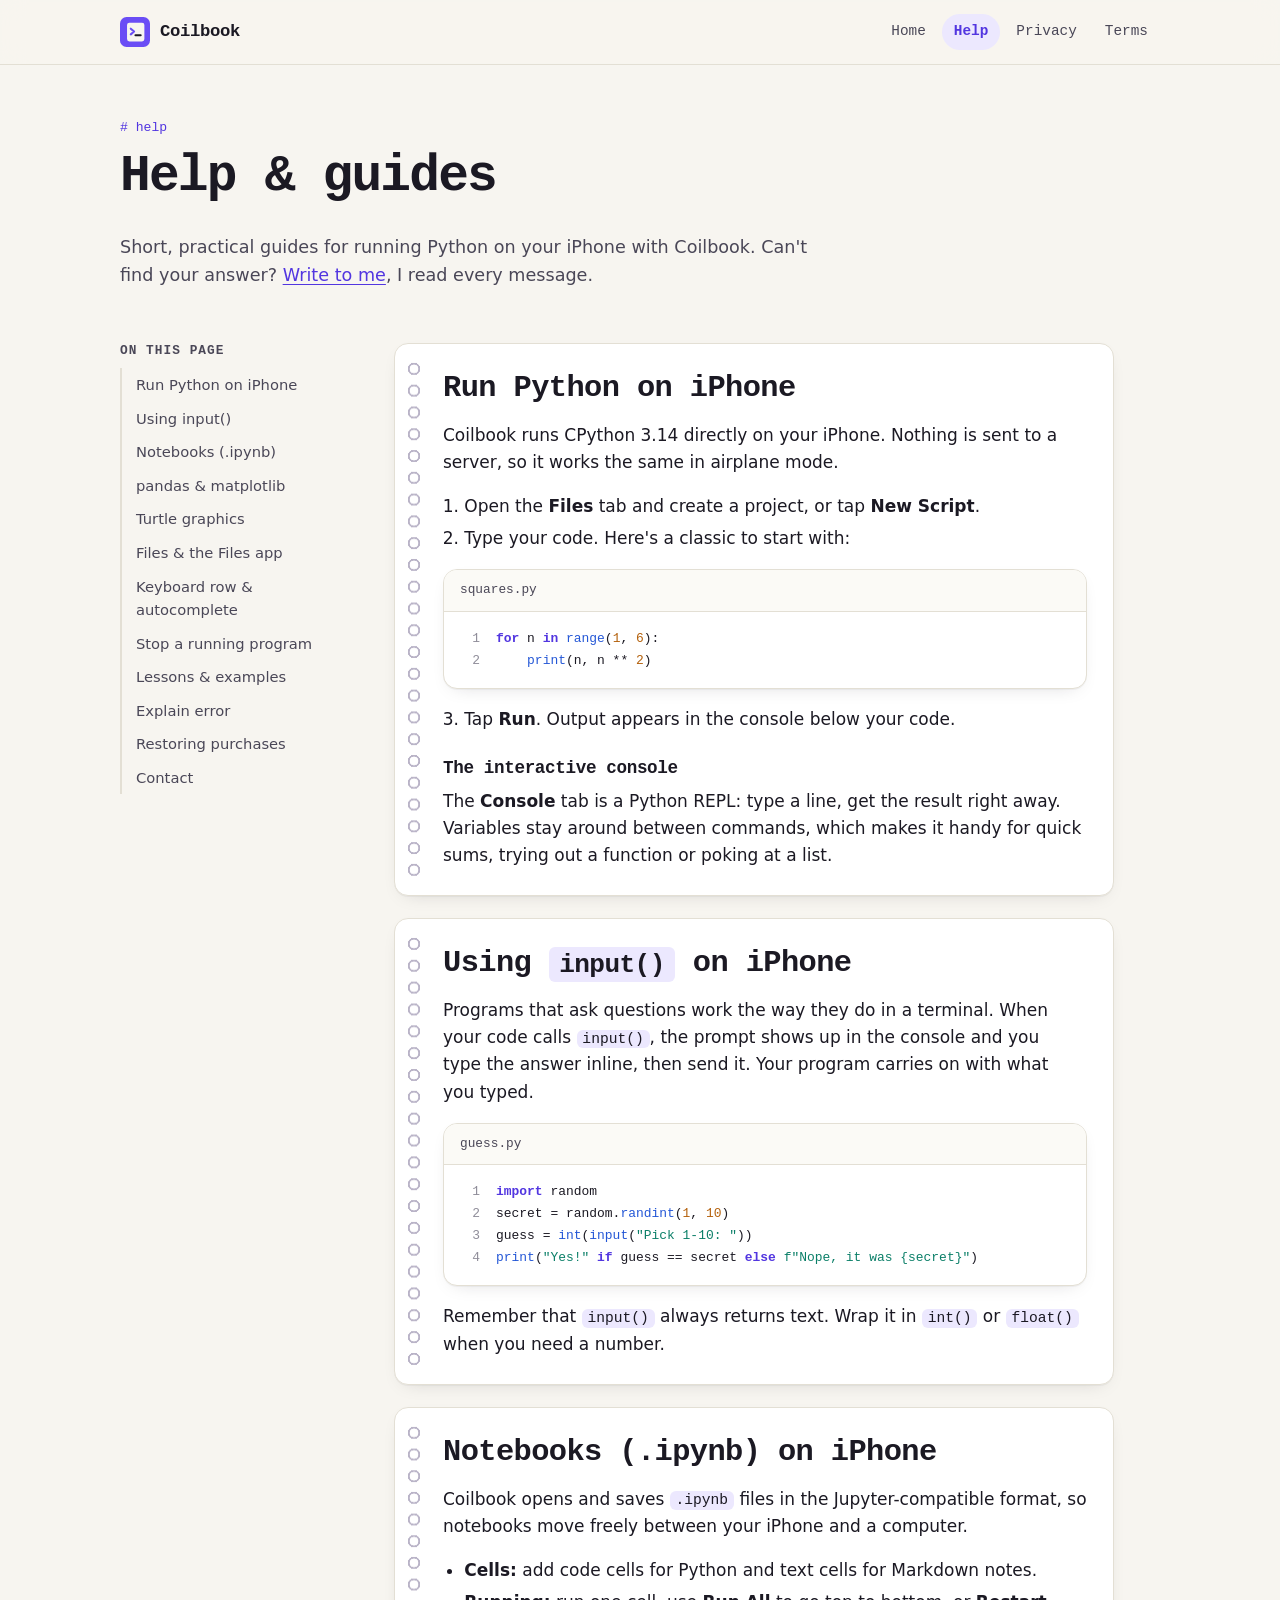
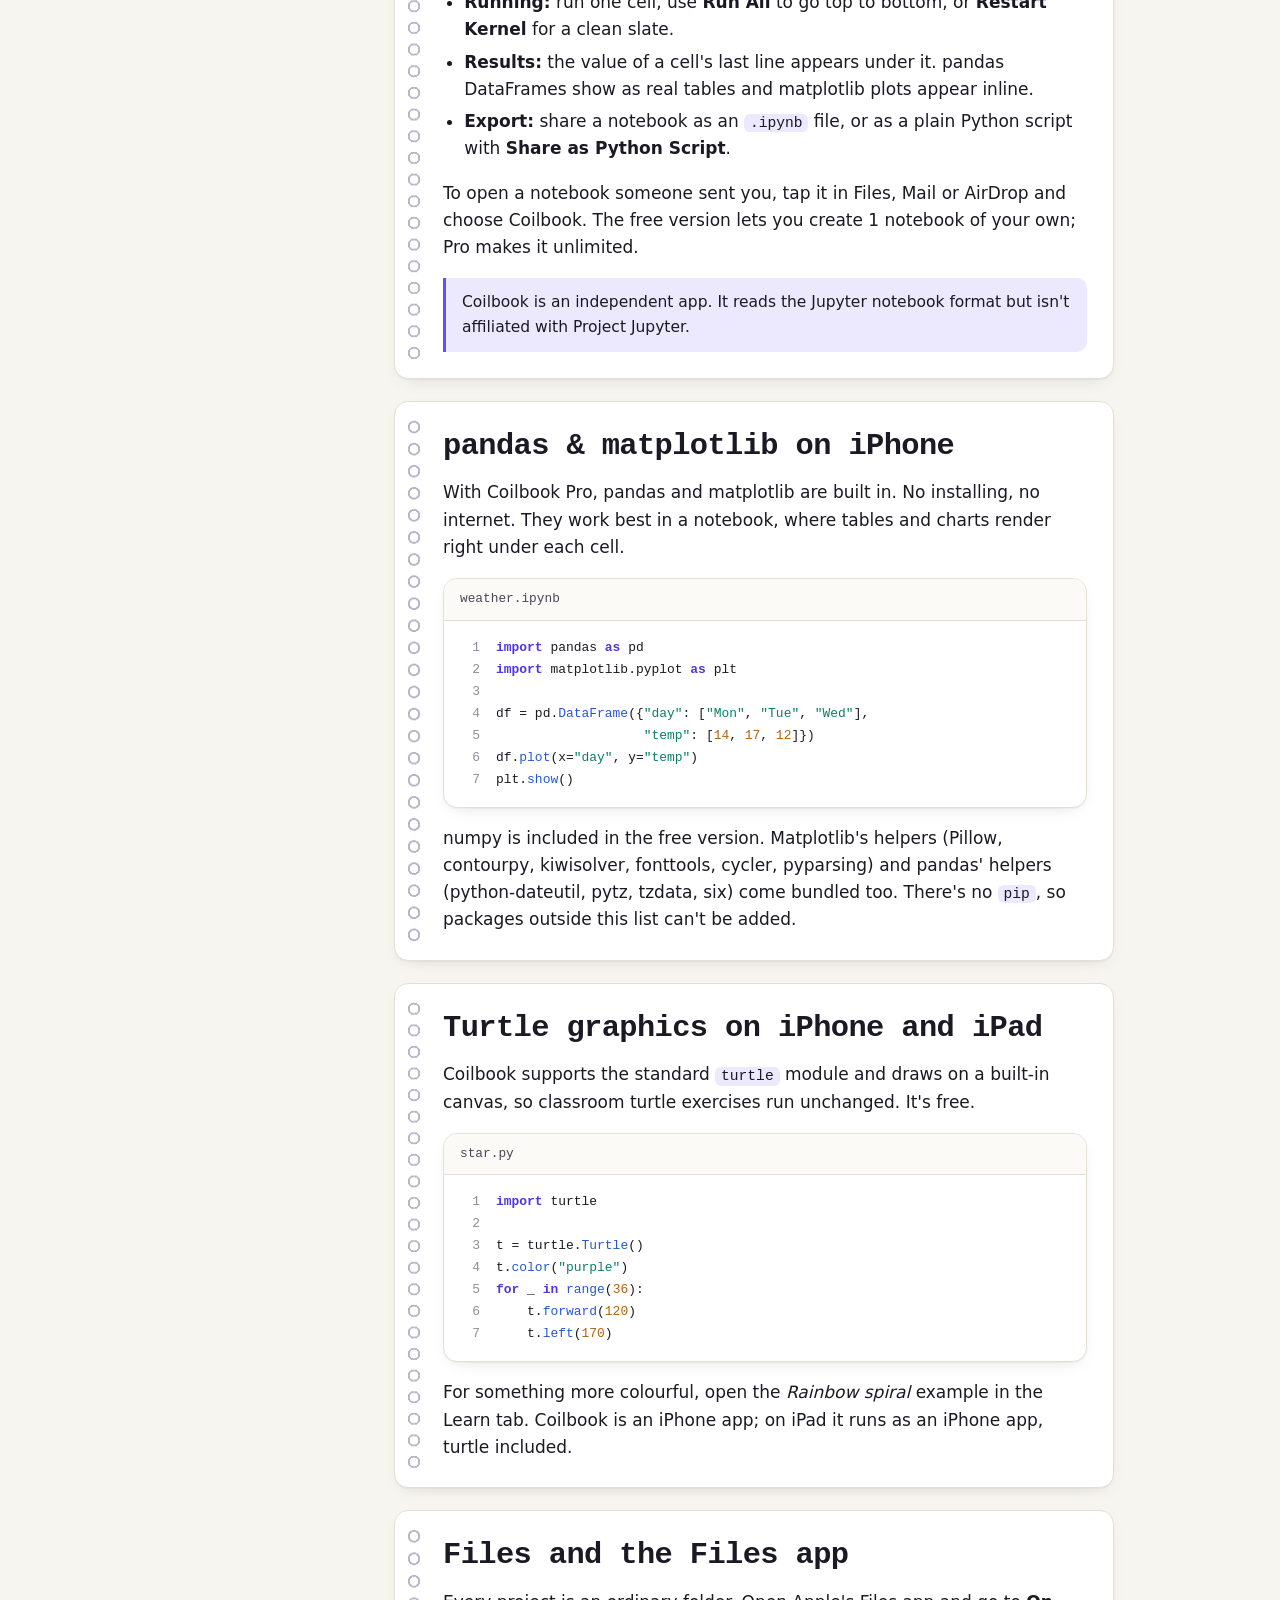
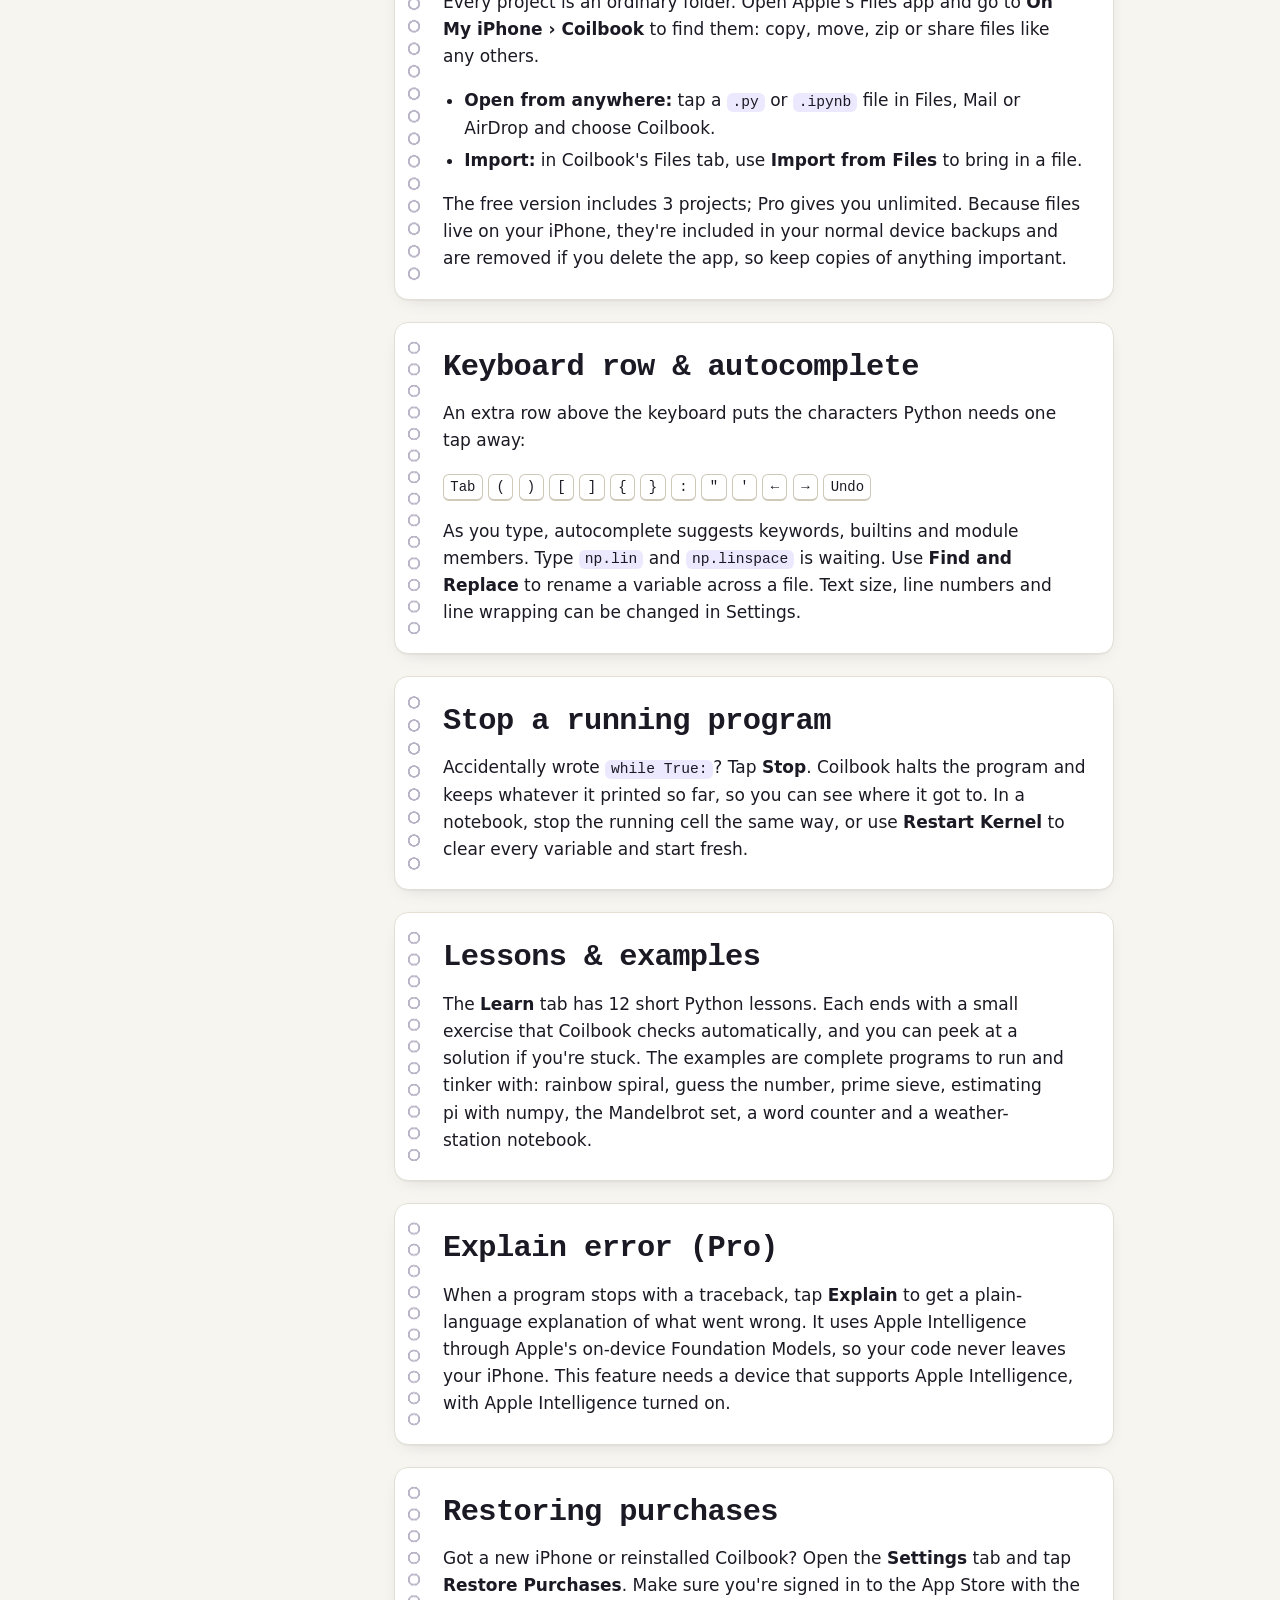
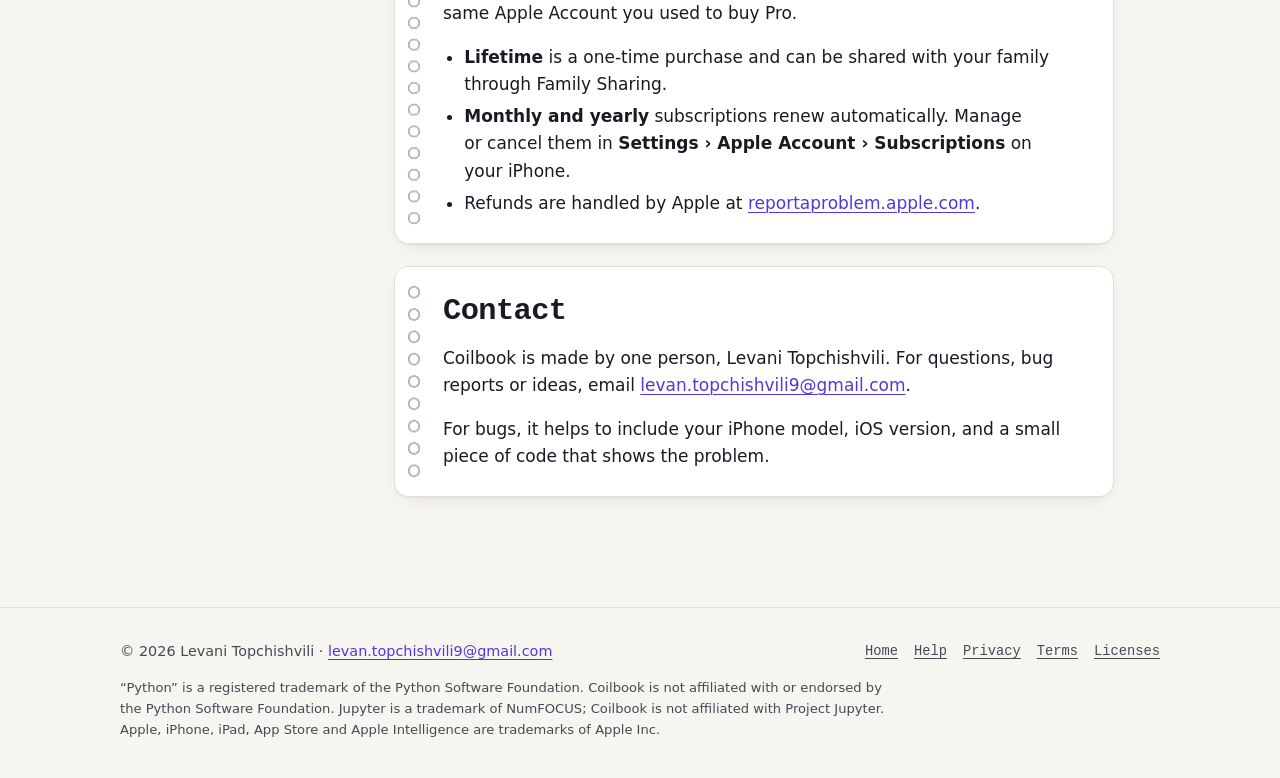
==== docs/help.html @ a7936e28 "Coilbook website" ====
<!doctype html>
<html lang="en">
<head>
  <meta charset="utf-8">
  <meta name="viewport" content="width=device-width, initial-scale=1">
  <title>Help &amp; guides – Coilbook</title>
  <meta name="description" content="How to run Python on iPhone with Coilbook: input(), .ipynb notebooks, pandas and matplotlib, turtle graphics, the Files app, the keyboard row, stopping a program, restoring purchases and support.">
  <link rel="canonical" href="https://levan2002.github.io/coilbook/help.html">
  <meta name="theme-color" content="#F7F5F0" media="(prefers-color-scheme: light)">
  <meta name="theme-color" content="#15131C" media="(prefers-color-scheme: dark)">
  <meta property="og:type" content="website">
  <meta property="og:site_name" content="Coilbook">
  <meta property="og:title" content="Coilbook help: run Python on iPhone">
  <meta property="og:description" content="Guides for the Coilbook editor, console and .ipynb notebooks on iPhone.">
  <meta property="og:url" content="https://levan2002.github.io/coilbook/help.html">
  <link rel="icon" href="favicon.svg" type="image/svg+xml">
  <link rel="stylesheet" href="styles.css">
</head>
<body>
<a class="skip" href="#main">Skip to content</a>

<header class="site-header">
  <div class="wrap">
    <a class="brand" href="./">
      <svg class="brand-mark" viewBox="0 0 64 64" aria-hidden="true"><rect width="64" height="64" rx="14" fill="#6A4DF5"/><rect x="15" y="12" width="37" height="40" rx="5" fill="#F7F5F0"/><path d="M23 25l7 6-7 6" fill="none" stroke="#6A4DF5" stroke-width="4.5" stroke-linecap="round" stroke-linejoin="round"/><path d="M33 39h11" stroke="#1B1923" stroke-width="4.5" stroke-linecap="round"/></svg>
      Coilbook
    </a>
    <nav class="site-nav" aria-label="Main">
      <ul>
        <li><a href="./">Home</a></li>
        <li><a href="help.html" aria-current="page">Help</a></li>
        <li><a href="privacy.html">Privacy</a></li>
        <li><a href="terms.html">Terms</a></li>
      </ul>
    </nav>
  </div>
</header>

<main id="main">
  <div class="wrap">
    <header class="page-head">
      <span class="tag"># help</span>
      <h1>Help &amp; guides</h1>
      <p>Short, practical guides for running Python on your iPhone with Coilbook. Can't find your answer? <a href="#contact">Write to me</a>, I read every message.</p>
    </header>

    <div class="doc">
      <nav class="toc" aria-label="On this page">
        <h2>On this page</h2>
        <ol>
          <li><a href="#run-python-on-iphone">Run Python on iPhone</a></li>
          <li><a href="#input">Using input()</a></li>
          <li><a href="#notebooks">Notebooks (.ipynb)</a></li>
          <li><a href="#pandas-matplotlib">pandas &amp; matplotlib</a></li>
          <li><a href="#turtle-graphics">Turtle graphics</a></li>
          <li><a href="#files">Files &amp; the Files app</a></li>
          <li><a href="#keyboard-autocomplete">Keyboard row &amp; autocomplete</a></li>
          <li><a href="#stop-program">Stop a running program</a></li>
          <li><a href="#lessons">Lessons &amp; examples</a></li>
          <li><a href="#explain-error">Explain error</a></li>
          <li><a href="#restore-purchases">Restoring purchases</a></li>
          <li><a href="#contact">Contact</a></li>
        </ol>
      </nav>

      <div class="prose">

        <section id="run-python-on-iphone" class="coil" aria-labelledby="h-run">
          <h2 id="h-run"><a class="anchor" href="#run-python-on-iphone">Run Python on iPhone</a></h2>
          <p>Coilbook runs CPython 3.14 directly on your iPhone. Nothing is sent to a server, so it works the same in airplane mode.</p>
          <ol>
            <li>Open the <strong>Files</strong> tab and create a project, or tap <strong>New Script</strong>.</li>
            <li>Type your code. Here's a classic to start with:</li>
          </ol>
          <figure class="code">
            <div class="code-bar"><span>squares.py</span></div>
<pre><code><span class="l"><span class="k">for</span> n <span class="k">in</span> <span class="f">range</span>(<span class="n">1</span>, <span class="n">6</span>):</span><span class="l">    <span class="f">print</span>(n, n ** <span class="n">2</span>)</span></code></pre>
          </figure>
          <ol start="3" style="margin-top:1em">
            <li>Tap <strong>Run</strong>. Output appears in the console below your code.</li>
          </ol>
          <h3>The interactive console</h3>
          <p>The <strong>Console</strong> tab is a Python REPL: type a line, get the result right away. Variables stay around between commands, which makes it handy for quick sums, trying out a function or poking at a list.</p>
        </section>

        <section id="input" class="coil" aria-labelledby="h-input">
          <h2 id="h-input"><a class="anchor" href="#input">Using <code>input()</code> on iPhone</a></h2>
          <p>Programs that ask questions work the way they do in a terminal. When your code calls <code>input()</code>, the prompt shows up in the console and you type the answer inline, then send it. Your program carries on with what you typed.</p>
          <figure class="code">
            <div class="code-bar"><span>guess.py</span></div>
<pre><code><span class="l"><span class="k">import</span> random</span><span class="l">secret = random.<span class="f">randint</span>(<span class="n">1</span>, <span class="n">10</span>)</span><span class="l">guess = <span class="f">int</span>(<span class="f">input</span>(<span class="s">"Pick 1-10: "</span>))</span><span class="l"><span class="f">print</span>(<span class="s">"Yes!"</span> <span class="k">if</span> guess == secret <span class="k">else</span> <span class="s">f"Nope, it was {secret}"</span>)</span></code></pre>
          </figure>
          <p style="margin-top:1em">Remember that <code>input()</code> always returns text. Wrap it in <code>int()</code> or <code>float()</code> when you need a number.</p>
        </section>

        <section id="notebooks" class="coil" aria-labelledby="h-nb">
          <h2 id="h-nb"><a class="anchor" href="#notebooks">Notebooks (.ipynb) on iPhone</a></h2>
          <p>Coilbook opens and saves <code>.ipynb</code> files in the Jupyter-compatible format, so notebooks move freely between your iPhone and a computer.</p>
          <ul>
            <li><strong>Cells:</strong> add code cells for Python and text cells for Markdown notes.</li>
            <li><strong>Running:</strong> run one cell, use <strong>Run All</strong> to go top to bottom, or <strong>Restart Kernel</strong> for a clean slate.</li>
            <li><strong>Results:</strong> the value of a cell's last line appears under it. pandas DataFrames show as real tables and matplotlib plots appear inline.</li>
            <li><strong>Export:</strong> share a notebook as an <code>.ipynb</code> file, or as a plain Python script with <strong>Share as Python Script</strong>.</li>
          </ul>
          <p>To open a notebook someone sent you, tap it in Files, Mail or AirDrop and choose Coilbook. The free version lets you create 1 notebook of your own; Pro makes it unlimited.</p>
          <p class="note">Coilbook is an independent app. It reads the Jupyter notebook format but isn't affiliated with Project Jupyter.</p>
        </section>

        <section id="pandas-matplotlib" class="coil" aria-labelledby="h-pd">
          <h2 id="h-pd"><a class="anchor" href="#pandas-matplotlib">pandas &amp; matplotlib on iPhone</a></h2>
          <p>With Coilbook Pro, pandas and matplotlib are built in. No installing, no internet. They work best in a notebook, where tables and charts render right under each cell.</p>
          <figure class="code">
            <div class="code-bar"><span>weather.ipynb</span></div>
<pre><code><span class="l"><span class="k">import</span> pandas <span class="k">as</span> pd</span><span class="l"><span class="k">import</span> matplotlib.pyplot <span class="k">as</span> plt</span><span class="l"> </span><span class="l">df = pd.<span class="f">DataFrame</span>({<span class="s">"day"</span>: [<span class="s">"Mon"</span>, <span class="s">"Tue"</span>, <span class="s">"Wed"</span>],</span><span class="l">                   <span class="s">"temp"</span>: [<span class="n">14</span>, <span class="n">17</span>, <span class="n">12</span>]})</span><span class="l">df.<span class="f">plot</span>(x=<span class="s">"day"</span>, y=<span class="s">"temp"</span>)</span><span class="l">plt.<span class="f">show</span>()</span></code></pre>
          </figure>
          <p style="margin-top:1em">numpy is included in the free version. Matplotlib's helpers (Pillow, contourpy, kiwisolver, fonttools, cycler, pyparsing) and pandas' helpers (python-dateutil, pytz, tzdata, six) come bundled too. There's no <code>pip</code>, so packages outside this list can't be added.</p>
        </section>

        <section id="turtle-graphics" class="coil" aria-labelledby="h-turtle">
          <h2 id="h-turtle"><a class="anchor" href="#turtle-graphics">Turtle graphics on iPhone and iPad</a></h2>
          <p>Coilbook supports the standard <code>turtle</code> module and draws on a built-in canvas, so classroom turtle exercises run unchanged. It's free.</p>
          <figure class="code">
            <div class="code-bar"><span>star.py</span></div>
<pre><code><span class="l"><span class="k">import</span> turtle</span><span class="l"> </span><span class="l">t = turtle.<span class="f">Turtle</span>()</span><span class="l">t.<span class="f">color</span>(<span class="s">"purple"</span>)</span><span class="l"><span class="k">for</span> _ <span class="k">in</span> <span class="f">range</span>(<span class="n">36</span>):</span><span class="l">    t.<span class="f">forward</span>(<span class="n">120</span>)</span><span class="l">    t.<span class="f">left</span>(<span class="n">170</span>)</span></code></pre>
          </figure>
          <p style="margin-top:1em">For something more colourful, open the <em>Rainbow spiral</em> example in the Learn tab. Coilbook is an iPhone app; on iPad it runs as an iPhone app, turtle included.</p>
        </section>

        <section id="files" class="coil" aria-labelledby="h-files">
          <h2 id="h-files"><a class="anchor" href="#files">Files and the Files app</a></h2>
          <p>Every project is an ordinary folder. Open Apple's Files app and go to <strong>On My iPhone › Coilbook</strong> to find them: copy, move, zip or share files like any others.</p>
          <ul>
            <li><strong>Open from anywhere:</strong> tap a <code>.py</code> or <code>.ipynb</code> file in Files, Mail or AirDrop and choose Coilbook.</li>
            <li><strong>Import:</strong> in Coilbook's Files tab, use <strong>Import from Files</strong> to bring in a file.</li>
          </ul>
          <p>The free version includes 3 projects; Pro gives you unlimited. Because files live on your iPhone, they're included in your normal device backups and are removed if you delete the app, so keep copies of anything important.</p>
        </section>

        <section id="keyboard-autocomplete" class="coil" aria-labelledby="h-kb">
          <h2 id="h-kb"><a class="anchor" href="#keyboard-autocomplete">Keyboard row &amp; autocomplete</a></h2>
          <p>An extra row above the keyboard puts the characters Python needs one tap away:</p>
          <p><kbd>Tab</kbd> <kbd>(</kbd> <kbd>)</kbd> <kbd>[</kbd> <kbd>]</kbd> <kbd>{</kbd> <kbd>}</kbd> <kbd>:</kbd> <kbd>"</kbd> <kbd>'</kbd> <kbd>&larr;</kbd> <kbd>&rarr;</kbd> <kbd>Undo</kbd></p>
          <p>As you type, autocomplete suggests keywords, builtins and module members. Type <code>np.lin</code> and <code>np.linspace</code> is waiting. Use <strong>Find and Replace</strong> to rename a variable across a file. Text size, line numbers and line wrapping can be changed in Settings.</p>
        </section>

        <section id="stop-program" class="coil" aria-labelledby="h-stop">
          <h2 id="h-stop"><a class="anchor" href="#stop-program">Stop a running program</a></h2>
          <p>Accidentally wrote <code>while True:</code>? Tap <strong>Stop</strong>. Coilbook halts the program and keeps whatever it printed so far, so you can see where it got to. In a notebook, stop the running cell the same way, or use <strong>Restart Kernel</strong> to clear every variable and start fresh.</p>
        </section>

        <section id="lessons" class="coil" aria-labelledby="h-learn">
          <h2 id="h-learn"><a class="anchor" href="#lessons">Lessons &amp; examples</a></h2>
          <p>The <strong>Learn</strong> tab has 12 short Python lessons. Each ends with a small exercise that Coilbook checks automatically, and you can peek at a solution if you're stuck. The examples are complete programs to run and tinker with: rainbow spiral, guess the number, prime sieve, estimating pi with numpy, the Mandelbrot set, a word counter and a weather-station notebook.</p>
        </section>

        <section id="explain-error" class="coil" aria-labelledby="h-explain">
          <h2 id="h-explain"><a class="anchor" href="#explain-error">Explain error (Pro)</a></h2>
          <p>When a program stops with a traceback, tap <strong>Explain</strong> to get a plain-language explanation of what went wrong. It uses Apple Intelligence through Apple's on-device Foundation Models, so your code never leaves your iPhone. This feature needs a device that supports Apple Intelligence, with Apple Intelligence turned on.</p>
        </section>

        <section id="restore-purchases" class="coil" aria-labelledby="h-restore">
          <h2 id="h-restore"><a class="anchor" href="#restore-purchases">Restoring purchases</a></h2>
          <p>Got a new iPhone or reinstalled Coilbook? Open the <strong>Settings</strong> tab and tap <strong>Restore Purchases</strong>. Make sure you're signed in to the App Store with the same Apple Account you used to buy Pro.</p>
          <ul>
            <li><strong>Lifetime</strong> is a one-time purchase and can be shared with your family through Family Sharing.</li>
            <li><strong>Monthly and yearly</strong> subscriptions renew automatically. Manage or cancel them in <strong>Settings › Apple Account › Subscriptions</strong> on your iPhone.</li>
            <li>Refunds are handled by Apple at <a href="https://reportaproblem.apple.com/">reportaproblem.apple.com</a>.</li>
          </ul>
        </section>

        <section id="contact" class="coil" aria-labelledby="h-contact">
          <h2 id="h-contact"><a class="anchor" href="#contact">Contact</a></h2>
          <p>Coilbook is made by one person, Levani Topchishvili. For questions, bug reports or ideas, email <a href="mailto:levan.topchishvili9@gmail.com">levan.topchishvili9@gmail.com</a>.</p>
          <p>For bugs, it helps to include your iPhone model, iOS version, and a small piece of code that shows the problem.</p>
        </section>

      </div>
    </div>
  </div>
</main>

<footer class="site-footer">
  <div class="wrap">
    <div class="footer-top">
      <p style="margin:0">&copy; 2026 Levani Topchishvili · <a href="mailto:levan.topchishvili9@gmail.com">levan.topchishvili9@gmail.com</a></p>
      <ul class="footer-links">
        <li><a href="./">Home</a></li>
        <li><a href="help.html">Help</a></li>
        <li><a href="privacy.html">Privacy</a></li>
        <li><a href="terms.html">Terms</a></li>
        <li><a href="licenses.html">Licenses</a></li>
      </ul>
    </div>
    <p class="trademark">&ldquo;Python&rdquo; is a registered trademark of the Python Software Foundation. Coilbook is not affiliated with or endorsed by the Python Software Foundation. Jupyter is a trademark of NumFOCUS; Coilbook is not affiliated with Project Jupyter. Apple, iPhone, iPad, App Store and Apple Intelligence are trademarks of Apple Inc.</p>
  </div>
</footer>
</body>
</html>
---- docs/styles.css ----
/* Coilbook website — spiral-bound coder's notebook */

:root {
  color-scheme: light dark;
  --paper: #F7F5F0;
  --sheet: #FFFFFF;
  --sheet-2: #FBFAF6;
  --ink: #1B1923;
  --ink-2: #4A4757;
  --rule: #E3DFD4;
  --rule-strong: #CFC9BA;
  --violet: #6A4DF5;
  --violet-ink: #5236E0;
  --violet-soft: #ECE8FE;
  --on-violet: #FFFFFF;
  --teal: #0B7F68;
  --amber: #B4610C;
  --blue: #2457D6;
  --muted-code: #6B6878;
  --ring: #B9B3C7;
  --shadow: 0 1px 0 rgba(27, 25, 35, .04), 0 6px 20px -12px rgba(27, 25, 35, .25);

  --mono: ui-monospace, "SF Mono", SFMono-Regular, Menlo, Consolas, monospace;
  --sans: system-ui, -apple-system, BlinkMacSystemFont, "Segoe UI", Roboto, "Helvetica Neue", Arial, sans-serif;
  --radius: 14px;
  --max: 1080px;
}

@media (prefers-color-scheme: dark) {
  :root {
    --paper: #15131C;
    --sheet: #1D1A26;
    --sheet-2: #191722;
    --ink: #ECEAF2;
    --ink-2: #B5B1C4;
    --rule: #2E2A3A;
    --rule-strong: #3D384C;
    --violet: #9583FF;
    --violet-ink: #A797FF;
    --violet-soft: #26213A;
    --on-violet: #15131C;
    --teal: #45CDAE;
    --amber: #F0A65A;
    --blue: #86A8FF;
    --muted-code: #8F8BA1;
    --ring: #4A4560;
    --shadow: 0 1px 0 rgba(0, 0, 0, .3), 0 8px 24px -14px rgba(0, 0, 0, .7);
  }
}

*, *::before, *::after { box-sizing: border-box; }

html { -webkit-text-size-adjust: 100%; scroll-padding-top: 84px; }
@media (prefers-reduced-motion: no-preference) { html { scroll-behavior: smooth; } }

body {
  margin: 0;
  background: var(--paper);
  color: var(--ink);
  font: 17px/1.6 var(--sans);
  -webkit-font-smoothing: antialiased;
}

img, svg { max-width: 100%; display: block; }

a { color: var(--violet-ink); text-underline-offset: 3px; text-decoration-thickness: 1px; }
a:hover { text-decoration-thickness: 2px; }
:focus-visible { outline: 3px solid var(--violet); outline-offset: 2px; border-radius: 6px; }

h1, h2, h3, h4 {
  font-family: var(--mono);
  font-weight: 700;
  letter-spacing: -0.02em;
  line-height: 1.2;
  margin: 0 0 .5em;
  text-wrap: balance;
}
h1 { font-size: clamp(2rem, 5.2vw, 3.2rem); letter-spacing: -0.035em; }
h2 { font-size: clamp(1.45rem, 3vw, 1.9rem); }
h3 { font-size: 1.1rem; }
p { margin: 0 0 1em; }
p, li { text-wrap: pretty; }

code, kbd, pre, samp { font-family: var(--mono); font-size: .9em; }
:not(pre) > code {
  background: var(--violet-soft);
  color: var(--ink);
  padding: .1em .4em;
  border-radius: 6px;
  font-size: .86em;
}
kbd {
  display: inline-block;
  min-width: 1.8em;
  padding: .05em .45em;
  border: 1px solid var(--rule-strong);
  border-bottom-width: 2px;
  border-radius: 6px;
  background: var(--sheet);
  font-size: .82em;
  text-align: center;
}

.skip {
  position: absolute; left: 16px; top: -60px;
  background: var(--violet); color: var(--on-violet);
  padding: 8px 14px; border-radius: 8px; z-index: 100; text-decoration: none;
}
.skip:focus { top: 12px; }

.wrap { width: 100%; max-width: var(--max); margin: 0 auto; padding: 0 20px; }
@media (max-width: 480px) { .wrap { padding: 0 16px; } }

/* ---------- Header ---------- */
.site-header {
  position: sticky; top: 0; z-index: 50;
  background: color-mix(in srgb, var(--paper) 88%, transparent);
  -webkit-backdrop-filter: saturate(1.4) blur(12px);
  backdrop-filter: saturate(1.4) blur(12px);
  border-bottom: 1px solid var(--rule);
}
.site-header .wrap {
  display: flex; align-items: center; justify-content: space-between;
  gap: 16px; min-height: 64px; flex-wrap: wrap;
}
.brand {
  display: inline-flex; align-items: center; gap: 10px;
  font-family: var(--mono); font-weight: 700; font-size: 1.08rem;
  color: var(--ink); text-decoration: none; letter-spacing: -0.02em;
}
.brand-mark { width: 30px; height: 30px; flex: none; }
.site-nav ul { display: flex; gap: 4px; list-style: none; margin: 0; padding: 0; flex-wrap: wrap; }
.site-nav a {
  display: block; padding: 6px 12px; border-radius: 999px;
  font-family: var(--mono); font-size: .9rem; color: var(--ink-2); text-decoration: none;
}
.site-nav a:hover { color: var(--ink); background: var(--violet-soft); }
.site-nav a[aria-current="page"] { color: var(--violet-ink); background: var(--violet-soft); font-weight: 600; }
@media (max-width: 520px) {
  .site-header .wrap { padding-top: 8px; padding-bottom: 8px; gap: 6px; }
  .site-nav a { padding: 5px 9px; font-size: .84rem; }
}

/* ---------- Buttons ---------- */
.btn {
  display: inline-flex; align-items: center; gap: 10px;
  padding: 12px 20px; border-radius: 12px;
  font-family: var(--mono); font-weight: 600; font-size: .98rem;
  text-decoration: none; border: 1.5px solid transparent;
  transition: transform .12s ease, background-color .12s ease;
}
.btn:active { transform: translateY(1px); }
.btn-primary { background: var(--violet); color: var(--on-violet); }
.btn-primary:hover { background: var(--violet-ink); }
.btn-ghost { color: var(--ink); border-color: var(--rule-strong); background: var(--sheet); }
.btn-ghost:hover { border-color: var(--violet); }
.btn svg { width: 18px; height: 18px; }

/* ---------- Coil-bound card ---------- */
.coil {
  position: relative;
  background: var(--sheet);
  border: 1px solid var(--rule);
  border-radius: var(--radius);
  box-shadow: var(--shadow);
  padding: 22px 22px 22px 46px;
}
.coil::before {
  content: "";
  position: absolute; left: 10px; top: 14px; bottom: 14px; width: 18px;
  background:
    radial-gradient(circle at 50% 50%, transparent 4.2px, var(--ring) 4.6px, var(--ring) 6px, transparent 6.4px)
    center top / 18px 22px;
  background-repeat: no-repeat round;
  pointer-events: none;
}
.coil > :last-child { margin-bottom: 0; }

/* ---------- Hero ---------- */
.hero { padding: 64px 0 40px; }
.hero .wrap { display: grid; grid-template-columns: 1.05fr 1fr; gap: 48px; align-items: center; }
.eyebrow {
  display: inline-block; margin-bottom: 18px;
  font-family: var(--mono); font-size: .82rem; letter-spacing: .02em;
  color: var(--teal); background: color-mix(in srgb, var(--teal) 12%, transparent);
  padding: 4px 10px; border-radius: 999px;
}
.hero h1 .accent { color: var(--violet-ink); }
.lede { font-size: 1.15rem; color: var(--ink-2); max-width: 34em; }
.cta { display: flex; gap: 12px; flex-wrap: wrap; margin: 26px 0 14px; }
.fineprint { font-size: .9rem; color: var(--ink-2); margin: 0; }
@media (max-width: 860px) {
  .hero { padding: 40px 0 24px; }
  .hero .wrap { grid-template-columns: 1fr; gap: 32px; }
}

/* ---------- Code blocks ---------- */
.code {
  margin: 0;
  border-radius: var(--radius);
  background: var(--sheet);
  border: 1px solid var(--rule);
  box-shadow: var(--shadow);
  overflow: hidden;
}
.code-bar {
  display: flex; align-items: center; justify-content: space-between; gap: 8px;
  padding: 10px 16px; border-bottom: 1px solid var(--rule);
  font-family: var(--mono); font-size: .8rem; color: var(--ink-2);
  background: var(--sheet-2);
}
.code-bar .run {
  color: var(--on-violet); background: var(--violet);
  padding: 2px 10px; border-radius: 999px; font-weight: 600;
}
.code pre {
  margin: 0; padding: 16px 18px 16px 0;
  overflow-x: auto; font-size: .9rem; line-height: 1.7;
  counter-reset: ln;
}
.code pre code { display: block; }
.code .l { display: block; padding-left: 52px; position: relative; white-space: pre; }
.code .l::before {
  counter-increment: ln; content: counter(ln);
  position: absolute; left: 0; width: 36px; text-align: right;
  color: var(--muted-code); opacity: .75;
}
.code .out {
  border-top: 1px dashed var(--rule-strong);
  padding: 12px 18px 14px;
  font-family: var(--mono); font-size: .88rem; line-height: 1.65;
  background: var(--sheet-2);
  white-space: pre-wrap;
}
.code .out-label {
  display: block; font-size: .72rem; letter-spacing: .08em; text-transform: uppercase;
  color: var(--muted-code); margin-bottom: 4px;
}
.code .typed { color: var(--violet-ink); font-weight: 600; }

/* syntax */
.k { color: var(--violet-ink); font-weight: 600; }
.s { color: var(--teal); }
.n { color: var(--amber); }
.f { color: var(--blue); }
.c { color: var(--muted-code); font-style: italic; }

/* keyboard row strip */
.keyrow {
  display: flex; gap: 6px; flex-wrap: wrap;
  padding: 10px 14px; border-top: 1px solid var(--rule); background: var(--sheet-2);
}
.keyrow span {
  font-family: var(--mono); font-size: .8rem;
  padding: 3px 9px; border-radius: 7px;
  background: var(--sheet); border: 1px solid var(--rule-strong); color: var(--ink);
}

/* ---------- Sections ---------- */
section { padding: 48px 0; }
.section-head { max-width: 40em; margin-bottom: 28px; }
.section-head p { color: var(--ink-2); font-size: 1.05rem; }
.tag {
  font-family: var(--mono); font-size: .82rem; color: var(--violet-ink);
  display: block; margin-bottom: 8px;
}

.grid { display: grid; gap: 18px; grid-template-columns: repeat(auto-fill, minmax(min(100%, 300px), 1fr)); }
.feature h3 { display: flex; align-items: center; gap: 10px; }
.feature h3 .glyph {
  flex: none; width: 30px; height: 30px; border-radius: 9px;
  display: inline-grid; place-items: center;
  font-size: .82rem; color: var(--violet-ink); background: var(--violet-soft);
}
.feature p { color: var(--ink-2); font-size: .98rem; }
.feature ul { margin: 0; padding-left: 1.1em; color: var(--ink-2); font-size: .96rem; }
.feature li + li { margin-top: 4px; }

.pkgs { display: flex; flex-wrap: wrap; gap: 8px; margin: 0; padding: 0; list-style: none; }
.pkgs li {
  font-family: var(--mono); font-size: .85rem;
  padding: 4px 10px; border-radius: 8px;
  border: 1px solid var(--rule-strong); background: var(--sheet);
}
.pkgs li.pro { border-color: color-mix(in srgb, var(--violet) 55%, var(--rule-strong)); }
.pkgs li.pro::after { content: " Pro"; color: var(--violet-ink); font-weight: 700; font-size: .78em; }

/* ---------- Pricing table ---------- */
.table-scroll { overflow-x: auto; border-radius: var(--radius); }
table.plans {
  width: 100%; min-width: 520px; border-collapse: separate; border-spacing: 0;
  background: var(--sheet); border: 1px solid var(--rule); border-radius: var(--radius);
  box-shadow: var(--shadow); overflow: hidden; font-size: .97rem;
}
.plans th, .plans td { padding: 13px 18px; text-align: left; border-bottom: 1px solid var(--rule); vertical-align: top; }
.plans tbody tr:last-child th, .plans tbody tr:last-child td { border-bottom: 0; }
.plans thead th { font-family: var(--mono); font-size: .95rem; background: var(--sheet-2); }
.plans thead th.pro-col { color: var(--violet-ink); }
.plans tbody th { font-weight: 500; }
.plans td { width: 22%; text-align: center; font-family: var(--mono); }
.plans thead th:not(:first-child) { text-align: center; }
.yes { color: var(--teal); font-weight: 700; font-size: 1.1rem; }
.no { color: var(--muted-code); }
.prices { display: flex; flex-wrap: wrap; gap: 12px; margin-top: 22px; }
.price {
  flex: 1 1 180px; padding: 16px 18px; border-radius: 12px;
  border: 1px solid var(--rule); background: var(--sheet);
}
.price b { display: block; font-family: var(--mono); font-size: 1.4rem; letter-spacing: -0.02em; }
.price span { color: var(--ink-2); font-size: .92rem; }

/* ---------- FAQ ---------- */
.faq { display: grid; gap: 12px; max-width: 820px; }
.faq details {
  background: var(--sheet); border: 1px solid var(--rule); border-radius: 12px;
  padding: 0 20px;
}
.faq summary {
  cursor: pointer; list-style: none; padding: 16px 28px 16px 0; position: relative;
  font-family: var(--mono); font-weight: 600; font-size: 1rem;
}
.faq summary::-webkit-details-marker { display: none; }
.faq summary::after {
  content: "+"; position: absolute; right: 0; top: 14px;
  font-size: 1.2rem; color: var(--violet-ink);
}
.faq details[open] summary::after { content: "\2212"; }
.faq details > div { padding: 0 0 16px; color: var(--ink-2); }
.faq details > div > :last-child { margin-bottom: 0; }

/* ---------- Docs / long-form pages ---------- */
.page-head { padding: 52px 0 12px; }
.page-head p { color: var(--ink-2); font-size: 1.1rem; max-width: 40em; }
.meta { font-family: var(--mono); font-size: .86rem; color: var(--ink-2); }

.doc { display: grid; grid-template-columns: 230px minmax(0, 1fr); gap: 44px; padding: 24px 0 64px; align-items: start; }
.toc { position: sticky; top: 88px; font-size: .92rem; }
.toc h2 { font-size: .8rem; text-transform: uppercase; letter-spacing: .08em; color: var(--ink-2); margin-bottom: 10px; }
.toc ol { list-style: none; margin: 0; padding: 0; border-left: 2px solid var(--rule); }
.toc a { display: block; padding: 5px 0 5px 14px; color: var(--ink-2); text-decoration: none; margin-left: -2px; border-left: 2px solid transparent; }
.toc a:hover { color: var(--violet-ink); border-left-color: var(--violet); }
@media (max-width: 860px) {
  .doc { grid-template-columns: minmax(0, 1fr); gap: 20px; }
  .toc { position: static; }
  .toc ol { columns: 2; column-gap: 20px; }
  .toc li { break-inside: avoid; }
}
@media (max-width: 480px) { .toc ol { columns: 1; } }

.prose { max-width: 720px; min-width: 0; }
.prose .code { max-width: 100%; }
.prose > section, .prose > article { margin-bottom: 22px; }
.prose > section:not(.coil), .prose > article:not(.coil) { padding: 0; margin-bottom: 36px; }
.prose h2 { margin-top: 0; }
.prose h3 { margin-top: 1.4em; }
.prose ul, .prose ol { padding-left: 1.25em; margin: 0 0 1em; }
.prose li + li { margin-top: 5px; }
.prose .coil { padding: 26px 26px 26px 48px; }
@media (max-width: 480px) { .prose .coil { padding: 22px 18px 22px 42px; } }
.anchor { color: inherit; text-decoration: none; }
.anchor:hover::after { content: " #"; color: var(--violet-ink); }

.note {
  border-left: 3px solid var(--violet);
  background: var(--violet-soft);
  padding: 12px 16px; border-radius: 0 10px 10px 0; margin: 0 0 1em;
  font-size: .97rem;
}
.short {
  list-style: none; padding: 0 !important; margin: 0;
  display: grid; gap: 10px;
}
.short li { position: relative; padding-left: 28px; }
.short li::before {
  content: ">"; position: absolute; left: 4px; top: 0;
  font-family: var(--mono); font-weight: 700; color: var(--violet-ink);
}

.licenses { display: grid; gap: 12px; }
.lic {
  display: grid; grid-template-columns: minmax(0, 1fr) auto; gap: 4px 16px; align-items: baseline;
  padding: 14px 18px; background: var(--sheet); border: 1px solid var(--rule); border-radius: 12px;
}
.lic h3 { margin: 0; font-size: 1rem; }
.lic .lname { font-family: var(--mono); font-size: .85rem; color: var(--teal); text-align: right; }
.lic p { grid-column: 1 / -1; margin: 0; color: var(--ink-2); font-size: .93rem; }
@media (max-width: 520px) { .lic { grid-template-columns: 1fr; } .lic .lname { text-align: left; } }

/* ---------- Footer ---------- */
.site-footer {
  border-top: 1px solid var(--rule);
  padding: 32px 0 40px; margin-top: 24px;
  font-size: .9rem; color: var(--ink-2);
}
.site-footer .wrap { display: grid; gap: 14px; }
.footer-top { display: flex; justify-content: space-between; gap: 16px; flex-wrap: wrap; align-items: center; }
.footer-links { display: flex; gap: 16px; flex-wrap: wrap; list-style: none; margin: 0; padding: 0; font-family: var(--mono); font-size: .86rem; }
.footer-links a { color: var(--ink-2); }
.footer-links a:hover { color: var(--violet-ink); }
.trademark { font-size: .82rem; margin: 0; max-width: 60em; }

.center { text-align: center; }
.mt-0 { margin-top: 0; }
.visually-hidden {
  position: absolute !important; width: 1px; height: 1px; padding: 0; margin: -1px;
  overflow: hidden; clip: rect(0 0 0 0); white-space: nowrap; border: 0;
}
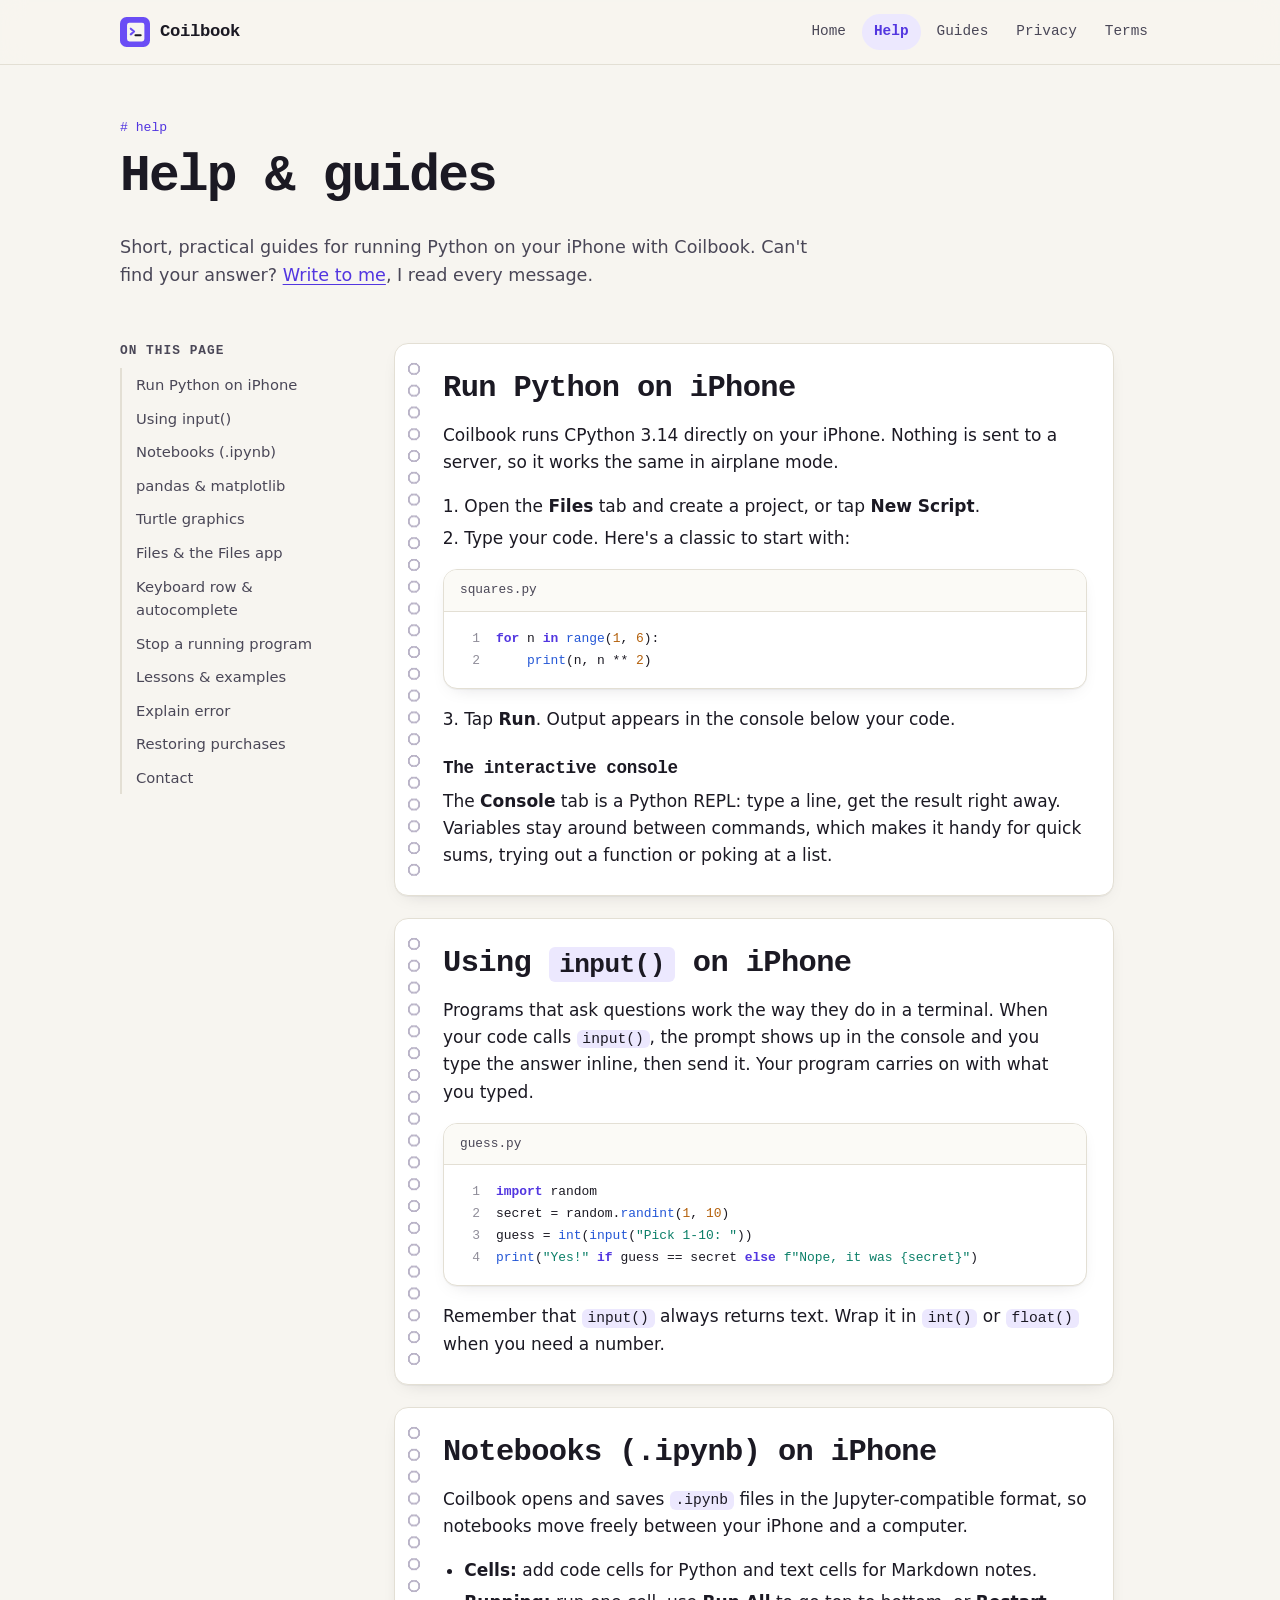
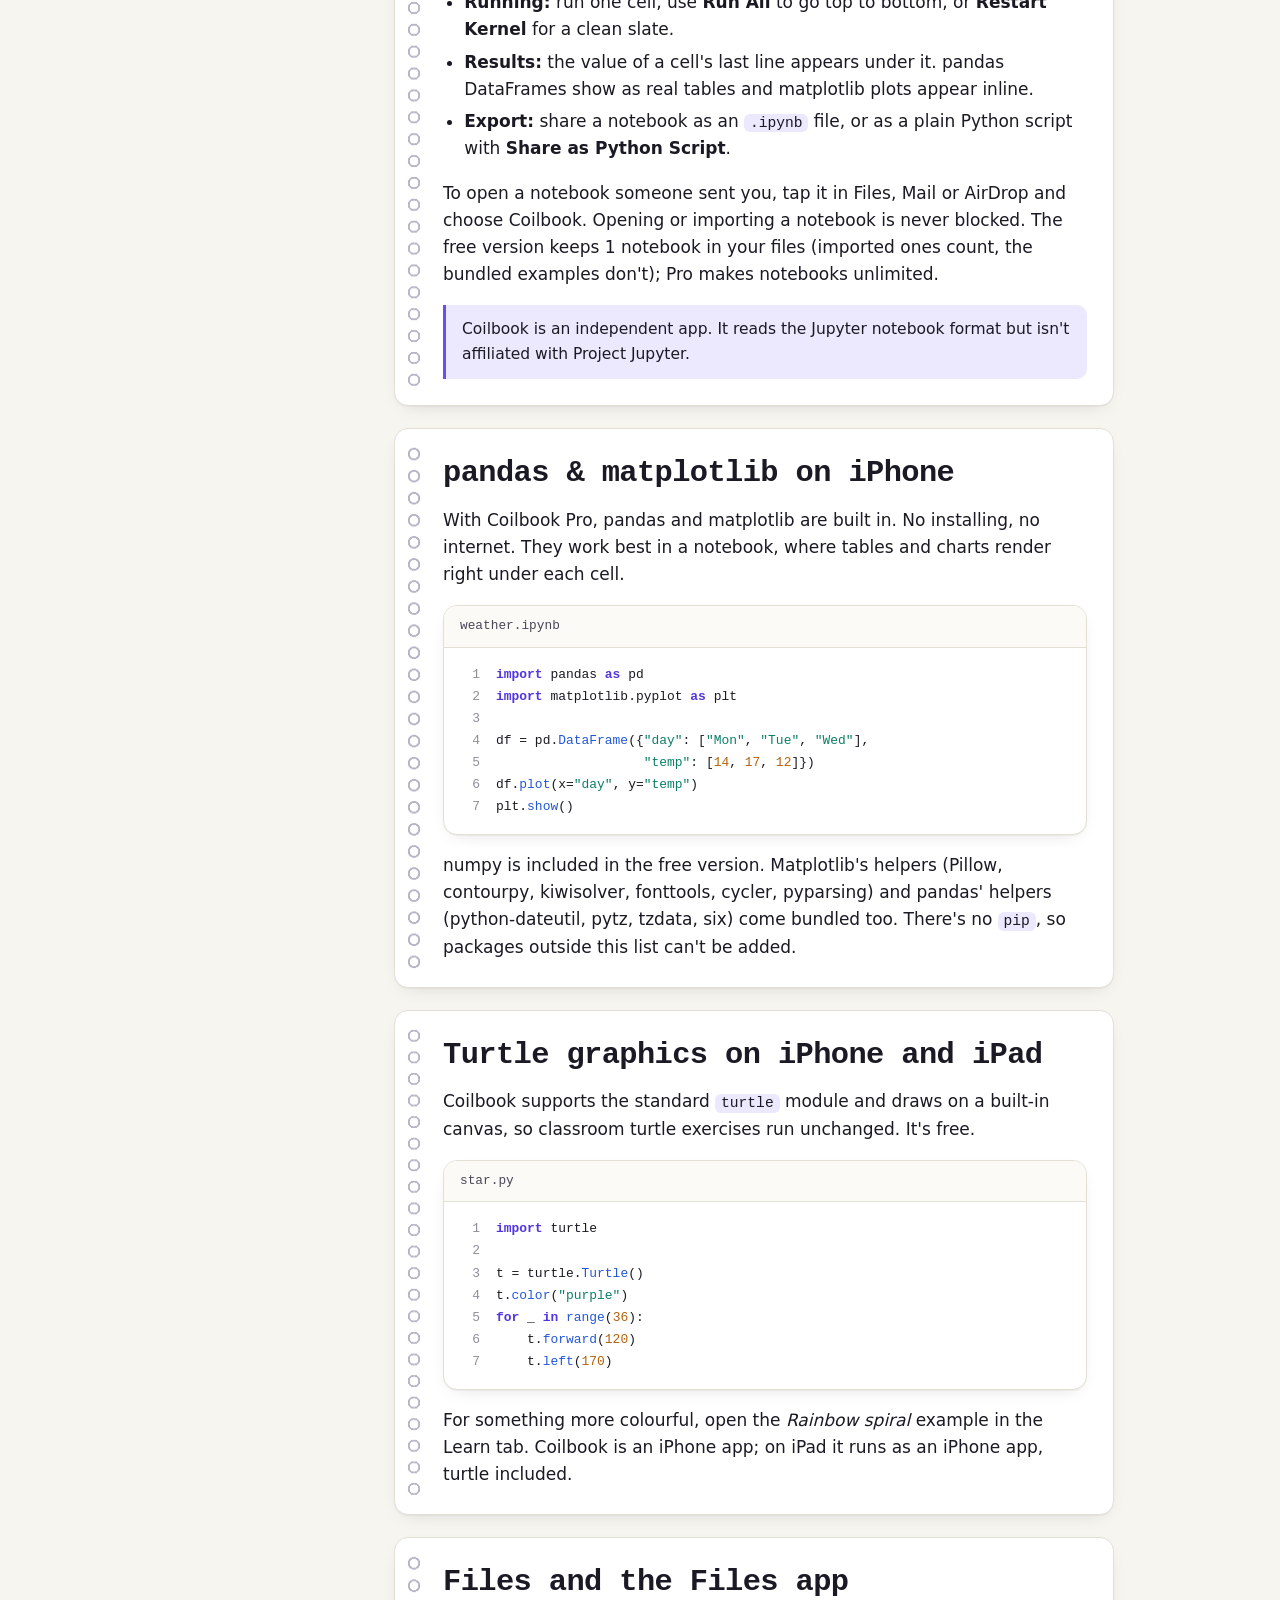
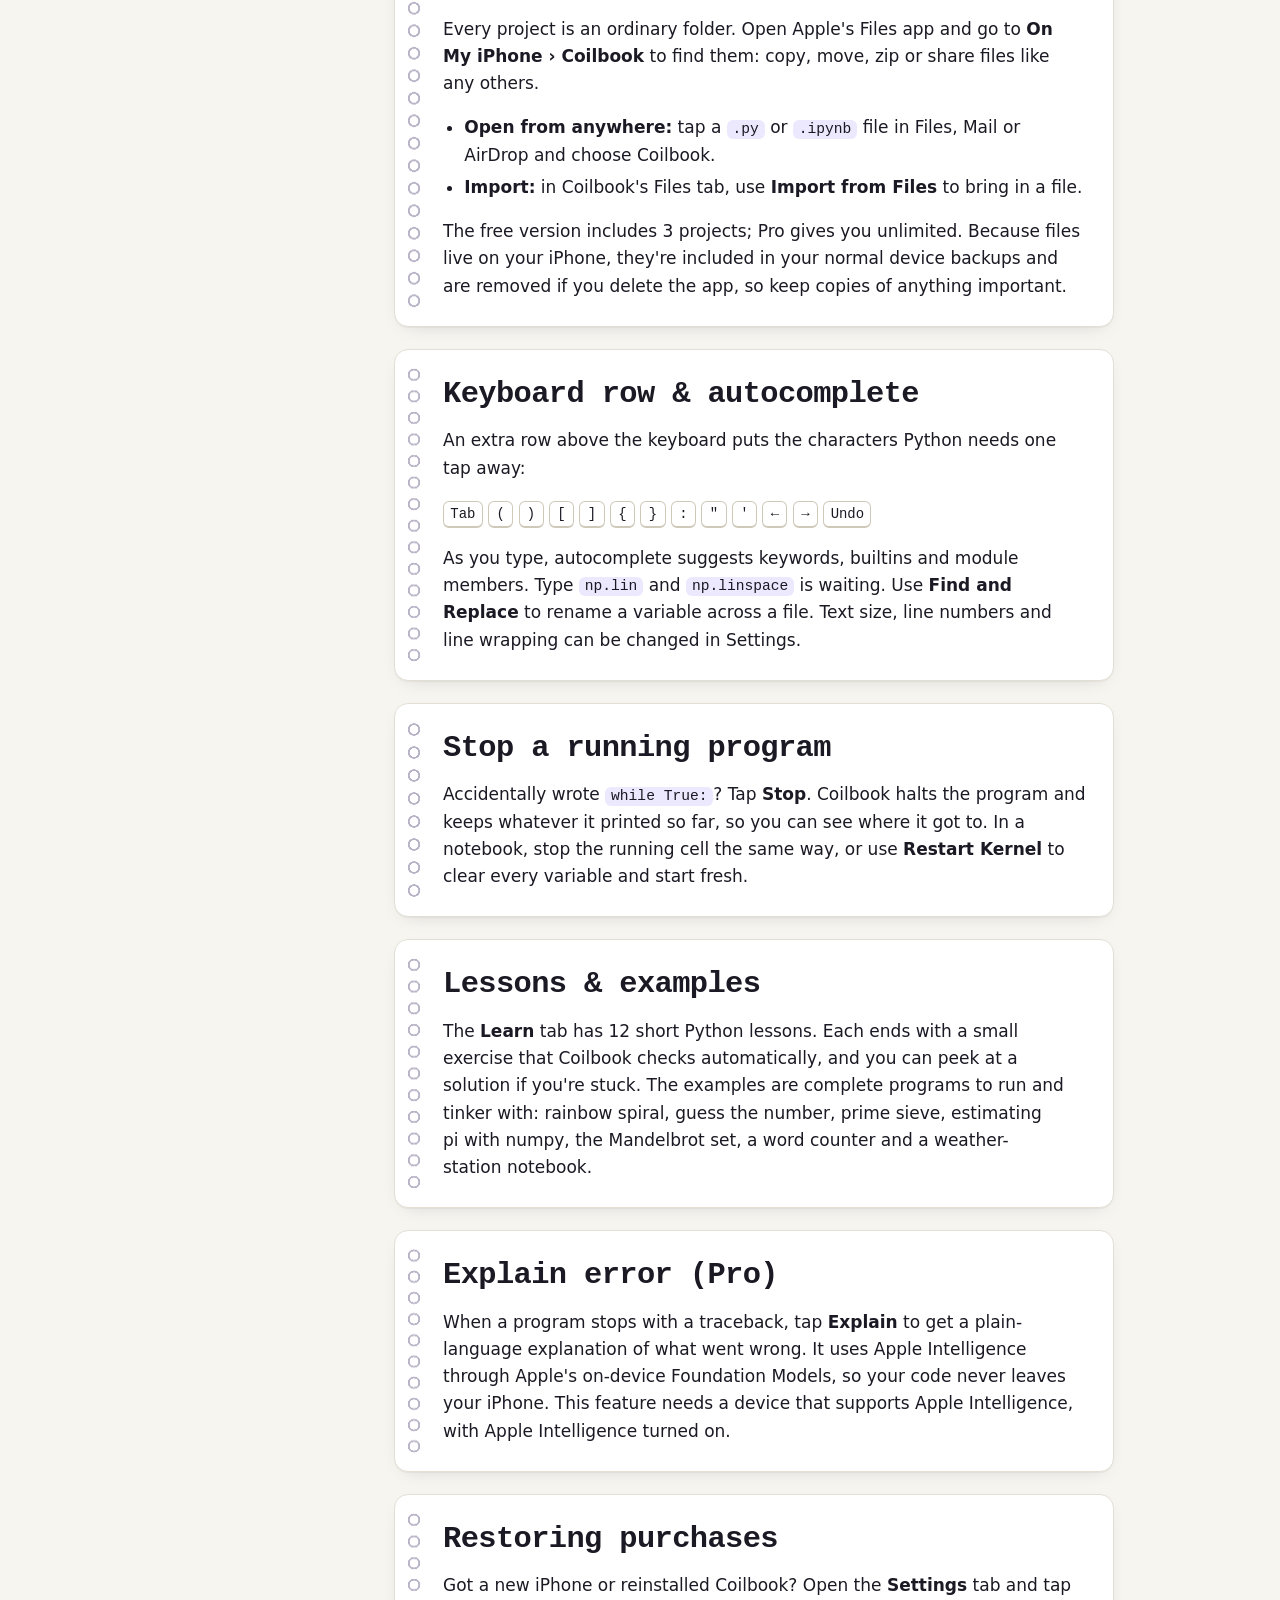
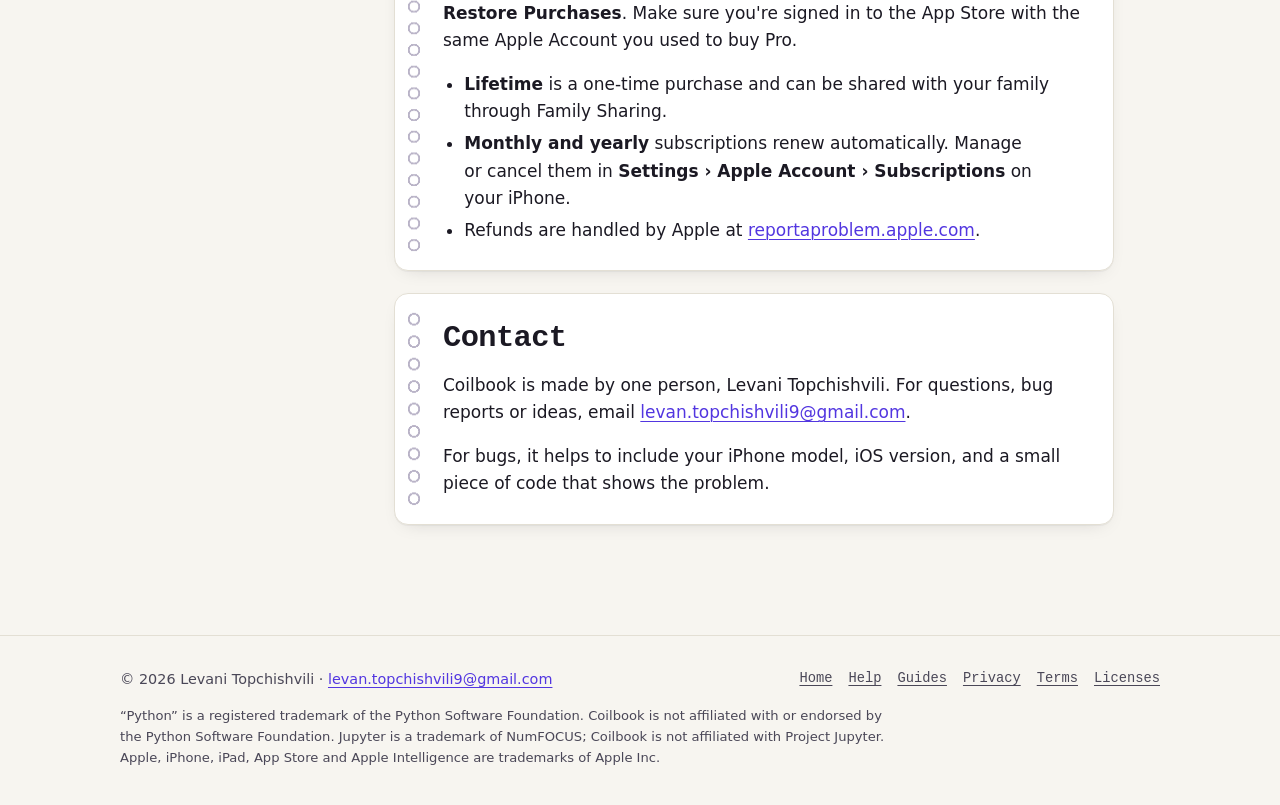
==== commit 98977665: "Guides: three how-to articles, guides hub, sitemap and App Store links" ====
--- a/docs/help.html
+++ b/docs/help.html
@@ -29,6 +29,7 @@
       <ul>
         <li><a href="./">Home</a></li>
         <li><a href="help.html" aria-current="page">Help</a></li>
+        <li><a href="guides/">Guides</a></li>
         <li><a href="privacy.html">Privacy</a></li>
         <li><a href="terms.html">Terms</a></li>
       </ul>
@@ -102,7 +103,7 @@
             <li><strong>Results:</strong> the value of a cell's last line appears under it. pandas DataFrames show as real tables and matplotlib plots appear inline.</li>
             <li><strong>Export:</strong> share a notebook as an <code>.ipynb</code> file, or as a plain Python script with <strong>Share as Python Script</strong>.</li>
           </ul>
-          <p>To open a notebook someone sent you, tap it in Files, Mail or AirDrop and choose Coilbook. The free version lets you create 1 notebook of your own; Pro makes it unlimited.</p>
+          <p>To open a notebook someone sent you, tap it in Files, Mail or AirDrop and choose Coilbook. Opening or importing a notebook is never blocked. The free version keeps 1 notebook in your files (imported ones count, the bundled examples don't); Pro makes notebooks unlimited.</p>
           <p class="note">Coilbook is an independent app. It reads the Jupyter notebook format but isn't affiliated with Project Jupyter.</p>
         </section>
 
@@ -186,6 +187,7 @@
       <ul class="footer-links">
         <li><a href="./">Home</a></li>
         <li><a href="help.html">Help</a></li>
+        <li><a href="guides/">Guides</a></li>
         <li><a href="privacy.html">Privacy</a></li>
         <li><a href="terms.html">Terms</a></li>
         <li><a href="licenses.html">Licenses</a></li>
--- a/docs/styles.css
+++ b/docs/styles.css
@@ -405,3 +405,63 @@
   position: absolute !important; width: 1px; height: 1px; padding: 0; margin: -1px;
   overflow: hidden; clip: rect(0 0 0 0); white-space: nowrap; border: 0;
 }
+
+/* ---------- Guides ---------- */
+.guide-top{padding-top:34px;padding-bottom:56px}
+.crumbs{font-family:var(--mono);font-size:.82rem;color:var(--ink-2);margin:0 0 20px}
+.crumbs a{color:var(--ink-2)}
+.guide-art{max-width:720px;min-width:0}
+.guide-art h1{font-size:clamp(1.7rem,4.6vw,2.3rem);margin-bottom:.5em}
+.guide-art h2{margin:2em 0 .5em}
+.guide-art h3{margin:1.4em 0 .3em}
+.guide-art .lead{font-size:1.15rem;color:var(--ink-2)}
+.guide-art ul,.guide-art ol{padding-left:1.25em;margin:0 0 1em}
+.guide-art li+li{margin-top:6px}
+.guide-art .code{margin:1em 0 1.2em}
+.g-cta-row{margin:18px 0}
+.coil.g-end{margin-top:44px;padding-top:8px}
+.g-end h2{margin-top:16px}
+.g-list,.g-related ul{list-style:none;padding:0 !important}
+.g-list li,.g-related li{padding:12px 0;border-bottom:1px solid var(--rule)}
+.g-list a,.g-related li a{font-weight:600;display:block}
+.g-list span,.g-related li span{display:block;color:var(--ink-2);font-size:.92rem}
+
+/* ---------- Guides ---------- */
+.guide-top{padding-top:34px;padding-bottom:56px}
+.crumbs{font-family:var(--mono);font-size:.82rem;color:var(--ink-2);margin:0 0 20px}
+.crumbs a{color:var(--ink-2)}
+.guide-art{max-width:720px;min-width:0}
+.guide-art h1{font-size:clamp(1.7rem,4.6vw,2.3rem);margin-bottom:.5em}
+.guide-art h2{margin:2em 0 .5em}
+.guide-art h3{margin:1.4em 0 .3em}
+.guide-art .lead{font-size:1.15rem;color:var(--ink-2)}
+.guide-art ul,.guide-art ol{padding-left:1.25em;margin:0 0 1em}
+.guide-art li+li{margin-top:6px}
+.guide-art .code{margin:1em 0 1.2em}
+.g-cta-row{margin:18px 0}
+.coil.g-end{margin-top:44px;padding-top:8px}
+.g-end h2{margin-top:16px}
+.g-list,.g-related ul{list-style:none;padding:0 !important}
+.g-list li,.g-related li{padding:12px 0;border-bottom:1px solid var(--rule)}
+.g-list a,.g-related li a{font-weight:600;display:block}
+.g-list span,.g-related li span{display:block;color:var(--ink-2);font-size:.92rem}
+
+/* ---------- Guides ---------- */
+.guide-top{padding-top:34px;padding-bottom:56px}
+.crumbs{font-family:var(--mono);font-size:.82rem;color:var(--ink-2);margin:0 0 20px}
+.crumbs a{color:var(--ink-2)}
+.guide-art{max-width:720px;min-width:0}
+.guide-art h1{font-size:clamp(1.7rem,4.6vw,2.3rem);margin-bottom:.5em}
+.guide-art h2{margin:2em 0 .5em}
+.guide-art h3{margin:1.4em 0 .3em}
+.guide-art .lead{font-size:1.15rem;color:var(--ink-2)}
+.guide-art ul,.guide-art ol{padding-left:1.25em;margin:0 0 1em}
+.guide-art li+li{margin-top:6px}
+.guide-art .code{margin:1em 0 1.2em}
+.g-cta-row{margin:18px 0}
+.coil.g-end{margin-top:44px;padding-top:8px}
+.g-end h2{margin-top:16px}
+.g-list,.g-related ul{list-style:none;padding:0 !important}
+.g-list li,.g-related li{padding:12px 0;border-bottom:1px solid var(--rule)}
+.g-list a,.g-related li a{font-weight:600;display:block}
+.g-list span,.g-related li span{display:block;color:var(--ink-2);font-size:.92rem}
